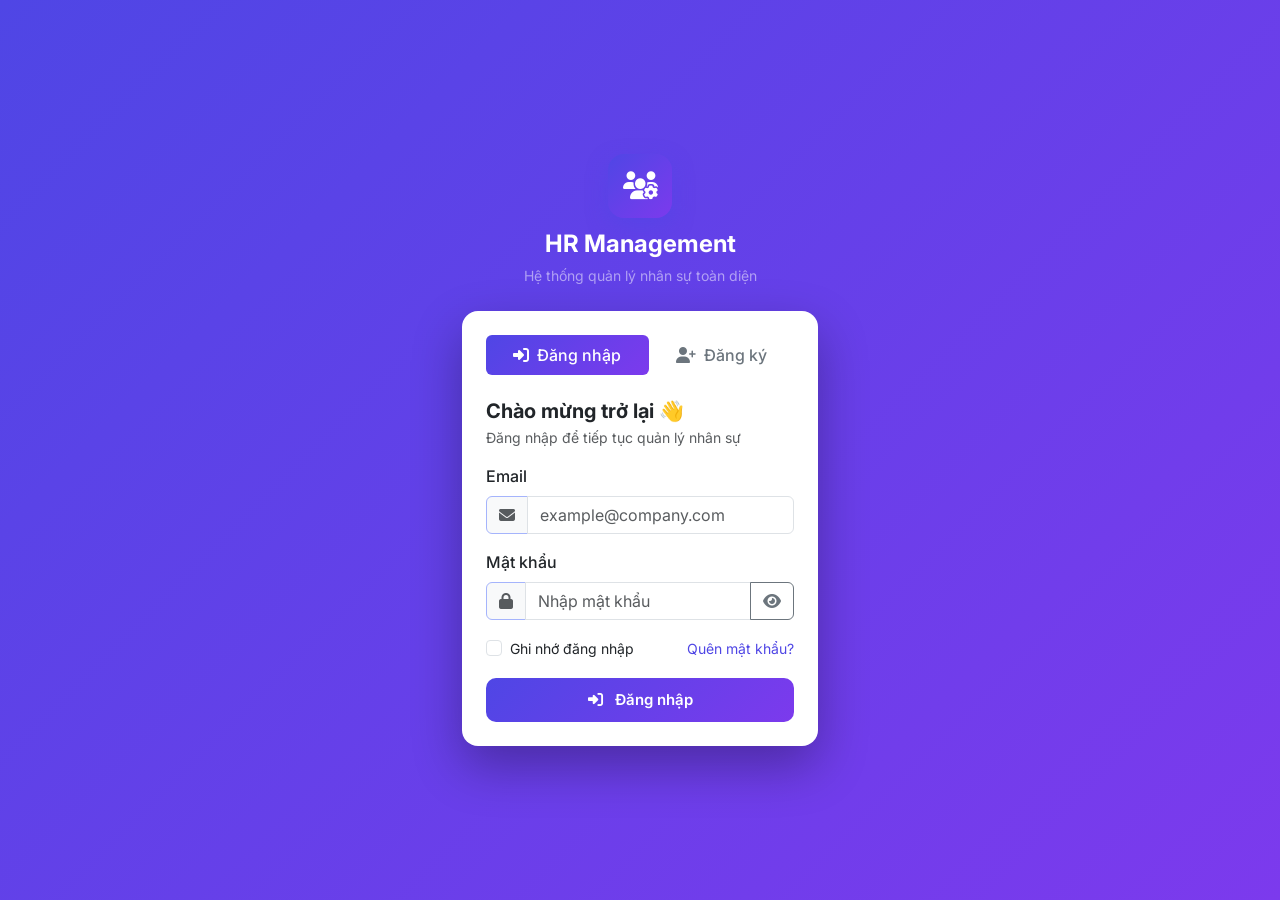
==== src/main/resources/static/pages/login.html @ b2e4c573 "Base Project" ====
<!DOCTYPE html>
<html lang="vi">
<head>
    <meta charset="UTF-8">
    <meta name="viewport" content="width=device-width, initial-scale=1.0">
    <title>Đăng nhập – HR Management</title>

    <!-- Bootstrap 5 CSS -->
    <link href="https://cdn.jsdelivr.net/npm/bootstrap@5.3.3/dist/css/bootstrap.min.css" rel="stylesheet">
    <!-- Font Awesome Icons -->
    <link href="https://cdnjs.cloudflare.com/ajax/libs/font-awesome/6.5.0/css/all.min.css" rel="stylesheet">
    <!-- Google Fonts -->
    <link href="https://fonts.googleapis.com/css2?family=Inter:wght@400;500;600;700&display=swap" rel="stylesheet">

    <style>
        /* Font chữ cho toàn trang */
        body {
            font-family: 'Inter', sans-serif;
            background: linear-gradient(135deg, #4f46e5 0%, #7c3aed 100%);
            min-height: 100vh;
            display: flex;
            align-items: center;
            justify-content: center;
        }

        /* Card chứa form đăng nhập */
        .auth-card {
            border: none;
            border-radius: 16px;
            box-shadow: 0 20px 50px rgba(0, 0, 0, 0.3);
        }

        /* Logo hình vuông góc bo tròn */
        .logo-box {
            width: 64px;
            height: 64px;
            background: linear-gradient(135deg, #4f46e5, #7c3aed);
            border-radius: 16px;
            display: flex;
            align-items: center;
            justify-content: center;
            font-size: 28px;
            color: white;
            margin: 0 auto 12px;
            box-shadow: 0 8px 20px rgba(79, 70, 229, 0.5);
        }

        /* Tab pill khi active */
        .nav-pills .nav-link.active {
            background: linear-gradient(135deg, #4f46e5, #7c3aed);
        }
        .nav-pills .nav-link {
            color: #6c757d;
            font-weight: 500;
        }

        /* Nút submit chính */
        .btn-submit {
            background: linear-gradient(135deg, #4f46e5, #7c3aed);
            border: none;
            color: white;
            padding: 11px;
            font-weight: 600;
            border-radius: 10px;
            width: 100%;
            font-size: 15px;
            transition: opacity 0.2s;
        }
        .btn-submit:hover {
            opacity: 0.88;
            color: white;
        }

        /* Input focus màu tím */
        .form-control:focus,
        .input-group-text {
            border-color: #a5b4fc;
            box-shadow: none;
        }
        .form-control:focus {
            box-shadow: 0 0 0 3px rgba(99, 102, 241, 0.15);
        }
    </style>
</head>
<body>

<div class="container">
    <div class="row justify-content-center">
        <div class="col-md-5 col-lg-4">

            <!-- Logo & Tên hệ thống -->
            <div class="text-center mb-4">
                <div class="logo-box">
                    <i class="fas fa-users-gear"></i>
                </div>
                <h4 class="text-white fw-bold mb-1">HR Management</h4>
                <small class="text-white-50">Hệ thống quản lý nhân sự toàn diện</small>
            </div>

            <!-- Card chính -->
            <div class="card auth-card p-4">

                <!-- Tab: Đăng nhập | Đăng ký -->
                <ul class="nav nav-pills nav-fill mb-4" id="authTabs">
                    <li class="nav-item">
                        <a class="nav-link active" href="#" id="btn-show-login"
                           onclick="showPanel('login'); return false;">
                            <i class="fas fa-sign-in-alt me-1"></i> Đăng nhập
                        </a>
                    </li>
                    <li class="nav-item">
                        <a class="nav-link" href="#" id="btn-show-register"
                           onclick="showPanel('register'); return false;">
                            <i class="fas fa-user-plus me-1"></i> Đăng ký
                        </a>
                    </li>
                </ul>

                <!-- ========== PANEL ĐĂNG NHẬP ========== -->
                <div id="panel-login">
                    <h5 class="fw-bold mb-1">Chào mừng trở lại 👋</h5>
                    <p class="text-muted small mb-3">Đăng nhập để tiếp tục quản lý nhân sự</p>

                    <!-- Thông báo lỗi -->
                    <div id="login-alert" class="alert alert-danger d-none" role="alert"></div>

                    <form id="login-form">
                        <!-- Email -->
                        <div class="mb-3">
                            <label for="login-email" class="form-label fw-medium">Email</label>
                            <div class="input-group">
                                <span class="input-group-text bg-light">
                                    <i class="fas fa-envelope text-muted"></i>
                                </span>
                                <input type="email" class="form-control" id="login-email"
                                       placeholder="example@company.com" required>
                            </div>
                        </div>

                        <!-- Mật khẩu -->
                        <div class="mb-3">
                            <label for="login-password" class="form-label fw-medium">Mật khẩu</label>
                            <div class="input-group">
                                <span class="input-group-text bg-light">
                                    <i class="fas fa-lock text-muted"></i>
                                </span>
                                <input type="password" class="form-control" id="login-password"
                                       placeholder="Nhập mật khẩu" required>
                                <!-- Nút hiện/ẩn mật khẩu -->
                                <button type="button" class="btn btn-outline-secondary"
                                        onclick="togglePw('login-password', this)">
                                    <i class="fas fa-eye"></i>
                                </button>
                            </div>
                        </div>

                        <!-- Ghi nhớ + Quên mật khẩu -->
                        <div class="d-flex justify-content-between align-items-center mb-3">
                            <div class="form-check">
                                <input class="form-check-input" type="checkbox" id="remember-me">
                                <label class="form-check-label small" for="remember-me">
                                    Ghi nhớ đăng nhập
                                </label>
                            </div>
                            <a href="#" class="small text-decoration-none" style="color:#4f46e5">
                                Quên mật khẩu?
                            </a>
                        </div>

                        <button type="submit" class="btn btn-submit">
                            <i class="fas fa-sign-in-alt me-2"></i> Đăng nhập
                        </button>
                    </form>
                </div>

                <!-- ========== PANEL ĐĂNG KÝ ========== -->
                <div id="panel-register" class="d-none">
                    <h5 class="fw-bold mb-1">Tạo tài khoản mới ✨</h5>
                    <p class="text-muted small mb-3">Điền thông tin để đăng ký vào hệ thống</p>

                    <!-- Thông báo -->
                    <div id="register-alert" class="alert d-none" role="alert"></div>

                    <form id="register-form">
                        <!-- Họ & Tên (2 cột) -->
                        <div class="row g-2 mb-3">
                            <div class="col">
                                <label class="form-label fw-medium">Họ</label>
                                <input type="text" class="form-control" id="reg-lastname"
                                       placeholder="Nguyễn" required>
                            </div>
                            <div class="col">
                                <label class="form-label fw-medium">Tên</label>
                                <input type="text" class="form-control" id="reg-firstname"
                                       placeholder="Văn A" required>
                            </div>
                        </div>

                        <!-- Email -->
                        <div class="mb-3">
                            <label class="form-label fw-medium">Email</label>
                            <div class="input-group">
                                <span class="input-group-text bg-light">
                                    <i class="fas fa-envelope text-muted"></i>
                                </span>
                                <input type="email" class="form-control" id="reg-email"
                                       placeholder="example@company.com" required>
                            </div>
                        </div>

                        <!-- Số điện thoại -->
                        <div class="mb-3">
                            <label class="form-label fw-medium">Số điện thoại</label>
                            <div class="input-group">
                                <span class="input-group-text bg-light">
                                    <i class="fas fa-phone text-muted"></i>
                                </span>
                                <input type="tel" class="form-control" id="reg-phone"
                                       placeholder="0901 234 567">
                            </div>
                        </div>

                        <!-- Mật khẩu -->
                        <div class="mb-3">
                            <label class="form-label fw-medium">Mật khẩu</label>
                            <div class="input-group">
                                <span class="input-group-text bg-light">
                                    <i class="fas fa-lock text-muted"></i>
                                </span>
                                <input type="password" class="form-control" id="reg-password"
                                       placeholder="Tối thiểu 8 ký tự" required>
                                <button type="button" class="btn btn-outline-secondary"
                                        onclick="togglePw('reg-password', this)">
                                    <i class="fas fa-eye"></i>
                                </button>
                            </div>
                        </div>

                        <!-- Xác nhận mật khẩu -->
                        <div class="mb-3">
                            <label class="form-label fw-medium">Xác nhận mật khẩu</label>
                            <div class="input-group">
                                <span class="input-group-text bg-light">
                                    <i class="fas fa-lock text-muted"></i>
                                </span>
                                <input type="password" class="form-control" id="reg-confirm"
                                       placeholder="Nhập lại mật khẩu" required>
                                <button type="button" class="btn btn-outline-secondary"
                                        onclick="togglePw('reg-confirm', this)">
                                    <i class="fas fa-eye"></i>
                                </button>
                            </div>
                        </div>

                        <!-- Điều khoản -->
                        <div class="form-check mb-3">
                            <input class="form-check-input" type="checkbox" id="terms" required>
                            <label class="form-check-label small" for="terms">
                                Tôi đồng ý với
                                <a href="#" style="color:#4f46e5">Điều khoản dịch vụ</a>
                            </label>
                        </div>

                        <button type="submit" class="btn btn-submit">
                            <i class="fas fa-user-plus me-2"></i> Đăng ký ngay
                        </button>
                    </form>
                </div>

            </div><!-- /card -->
        </div>
    </div>
</div>

<!-- Bootstrap JS -->
<script src="https://cdn.jsdelivr.net/npm/bootstrap@5.3.3/dist/js/bootstrap.bundle.min.js"></script>
<!-- jQuery -->
<script src="https://code.jquery.com/jquery-3.7.1.min.js"></script>

<script>
    // ===== CHUYỂN GIỮA PANEL ĐĂNG NHẬP / ĐĂNG KÝ =====
    function showPanel(panel) {
        // Ẩn tất cả panel
        $('#panel-login, #panel-register').addClass('d-none');
        // Hiện panel được chọn
        $('#panel-' + panel).removeClass('d-none');
        // Cập nhật tab active
        $('#authTabs .nav-link').removeClass('active');
        $('#btn-show-' + panel).addClass('active');
    }

    // ===== HIỆN / ẨN MẬT KHẨU =====
    function togglePw(inputId, btn) {
        const $input = $('#' + inputId);
        const $icon  = $(btn).find('i');

        if ($input.attr('type') === 'password') {
            // Đổi sang text để thấy mật khẩu
            $input.attr('type', 'text');
            $icon.removeClass('fa-eye').addClass('fa-eye-slash');
        } else {
            // Đổi lại sang password để ẩn
            $input.attr('type', 'password');
            $icon.removeClass('fa-eye-slash').addClass('fa-eye');
        }
    }

    // ===== XỬ LÝ ĐĂNG NHẬP =====
    $('#login-form').on('submit', function(e) {
        e.preventDefault(); // Ngăn form reload trang

        $.ajax({
            url: '/api/v1/auth/login',
            method: 'POST',
            contentType: 'application/json',
            data: JSON.stringify({
                email:    $('#login-email').val(),
                password: $('#login-password').val()
            }),
            success: function(data) {
                // Lưu token vào localStorage để dùng cho các request sau
                localStorage.setItem('token', data.token);
                localStorage.setItem('user',  JSON.stringify(data.user));
                // Chuyển sang trang dashboard
                window.location.href = '/pages/dashboard.html';
            },
            error: function(xhr) {
                const msg = xhr.responseJSON?.message || 'Email hoặc mật khẩu không đúng!';
                $('#login-alert').removeClass('d-none').text(msg);
            }
        });
    });

    // ===== XỬ LÝ ĐĂNG KÝ =====
    $('#register-form').on('submit', function(e) {
        e.preventDefault();

        // Kiểm tra 2 mật khẩu có khớp không
        if ($('#reg-password').val() !== $('#reg-confirm').val()) {
            showRegAlert('danger', 'Mật khẩu xác nhận không khớp!');
            return;
        }

        $.ajax({
            url: '/api/v1/auth/register',
            method: 'POST',
            contentType: 'application/json',
            data: JSON.stringify({
                lastName:  $('#reg-lastname').val(),
                firstName: $('#reg-firstname').val(),
                email:     $('#reg-email').val(),
                phone:     $('#reg-phone').val(),
                password:  $('#reg-password').val()
            }),
            success: function() {
                showRegAlert('success', 'Đăng ký thành công! Đang chuyển đến trang đăng nhập...');
                setTimeout(function() { showPanel('login'); }, 2000);
            },
            error: function(xhr) {
                const msg = xhr.responseJSON?.message || 'Đăng ký thất bại!';
                showRegAlert('danger', msg);
            }
        });
    });

    // Hàm hiện thông báo ở form Đăng ký
    function showRegAlert(type, msg) {
        $('#register-alert')
            .removeClass('d-none alert-success alert-danger')
            .addClass('alert-' + type)
            .text(msg);
    }
</script>

</body>
</html>
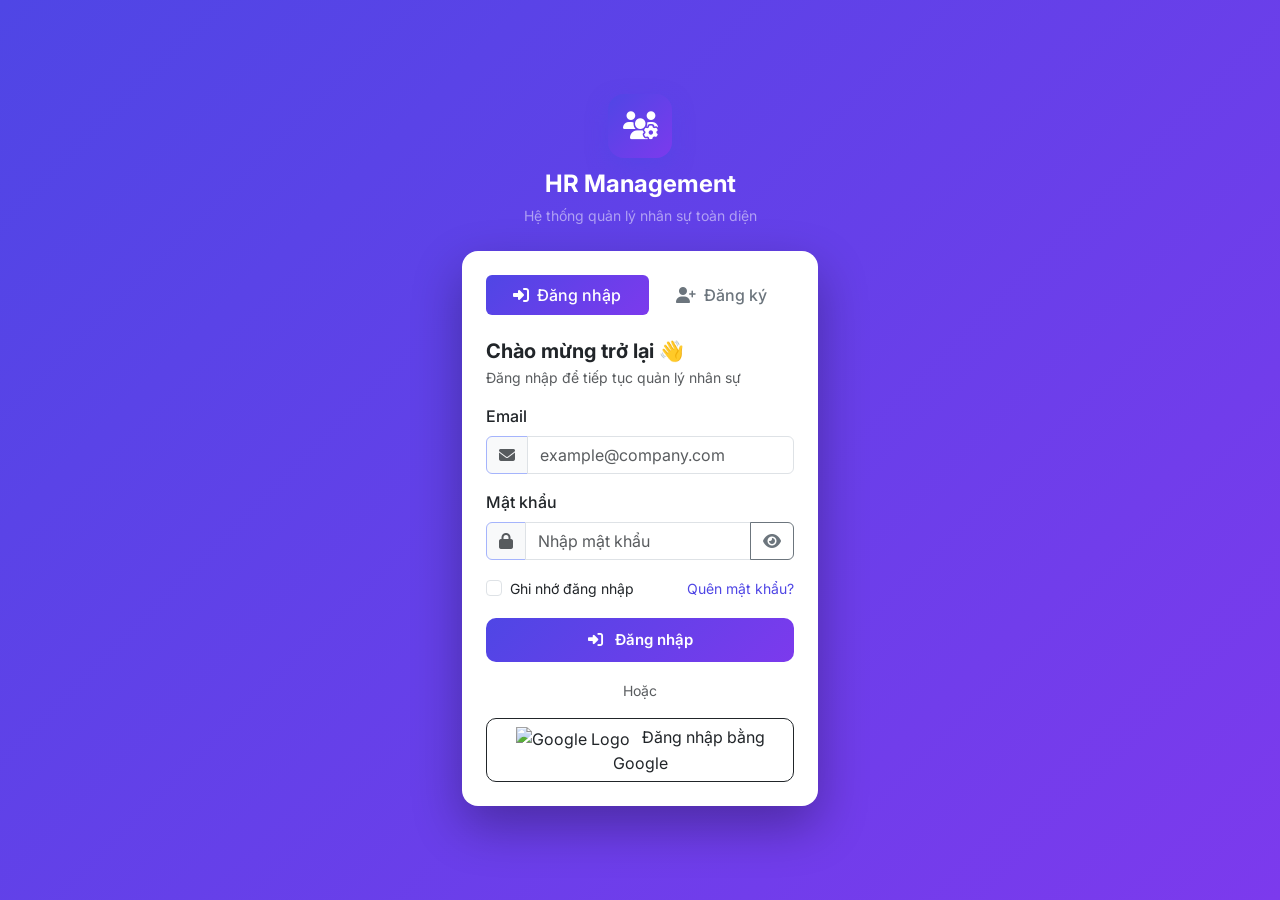
==== commit 80ca2b04: "Thiết lập JWT + OAuth Google" ====
--- a/src/main/resources/static/pages/login.html
+++ b/src/main/resources/static/pages/login.html
@@ -167,9 +167,18 @@
                             </a>
                         </div>
 
-                        <button type="submit" class="btn btn-submit">
+                        <button type="submit" class="btn btn-submit mb-3">
                             <i class="fas fa-sign-in-alt me-2"></i> Đăng nhập
                         </button>
+                        
+                        <div class="text-center mb-3">
+                            <span class="text-muted small">Hoặc</span>
+                        </div>
+                        
+                        <a href="/oauth2/authorization/google" class="btn btn-outline-dark w-100" style="border-radius: 10px;">
+                            <img src="https://upload.wikimedia.org/wikipedia/commons/c/c1/Google_%22G%22_logo.svg" alt="Google Logo" style="width: 20px; height: 20px; margin-right: 8px;">
+                            Đăng nhập bằng Google
+                        </a>
                     </form>
                 </div>
 
